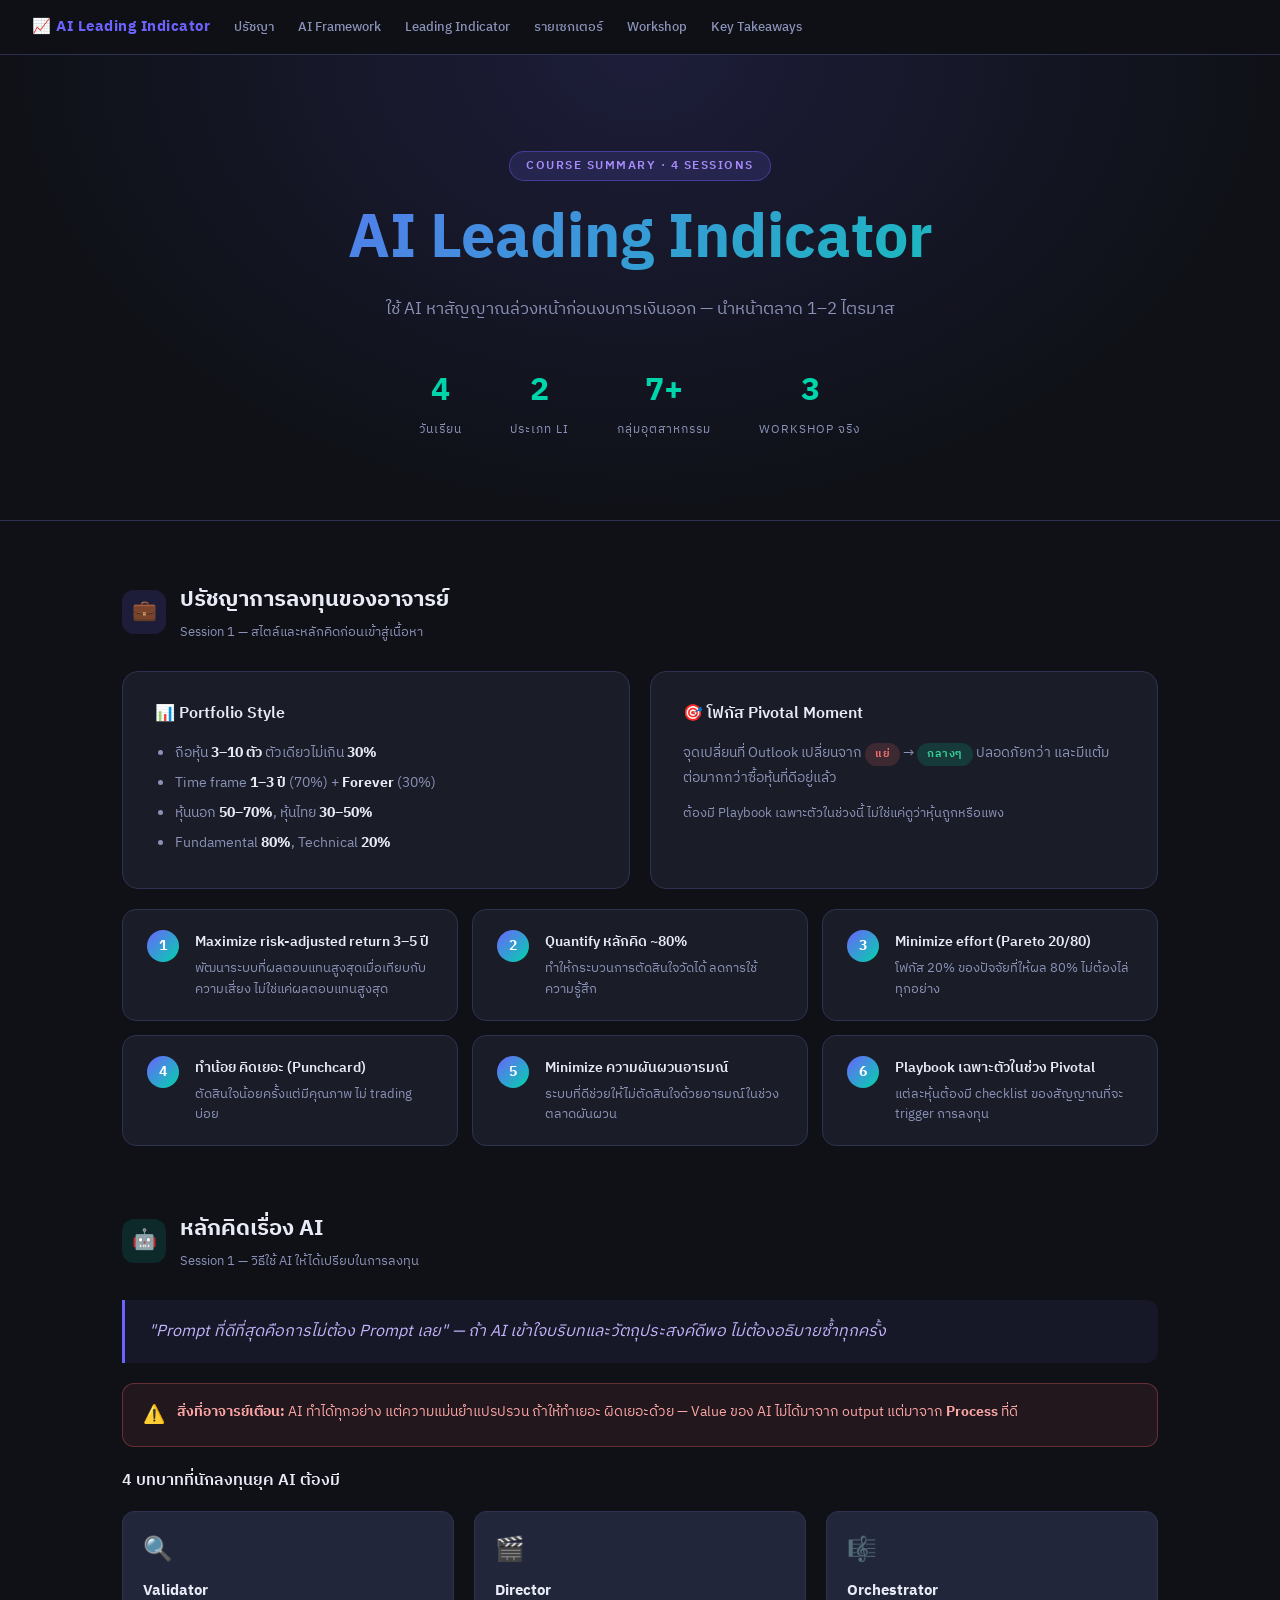
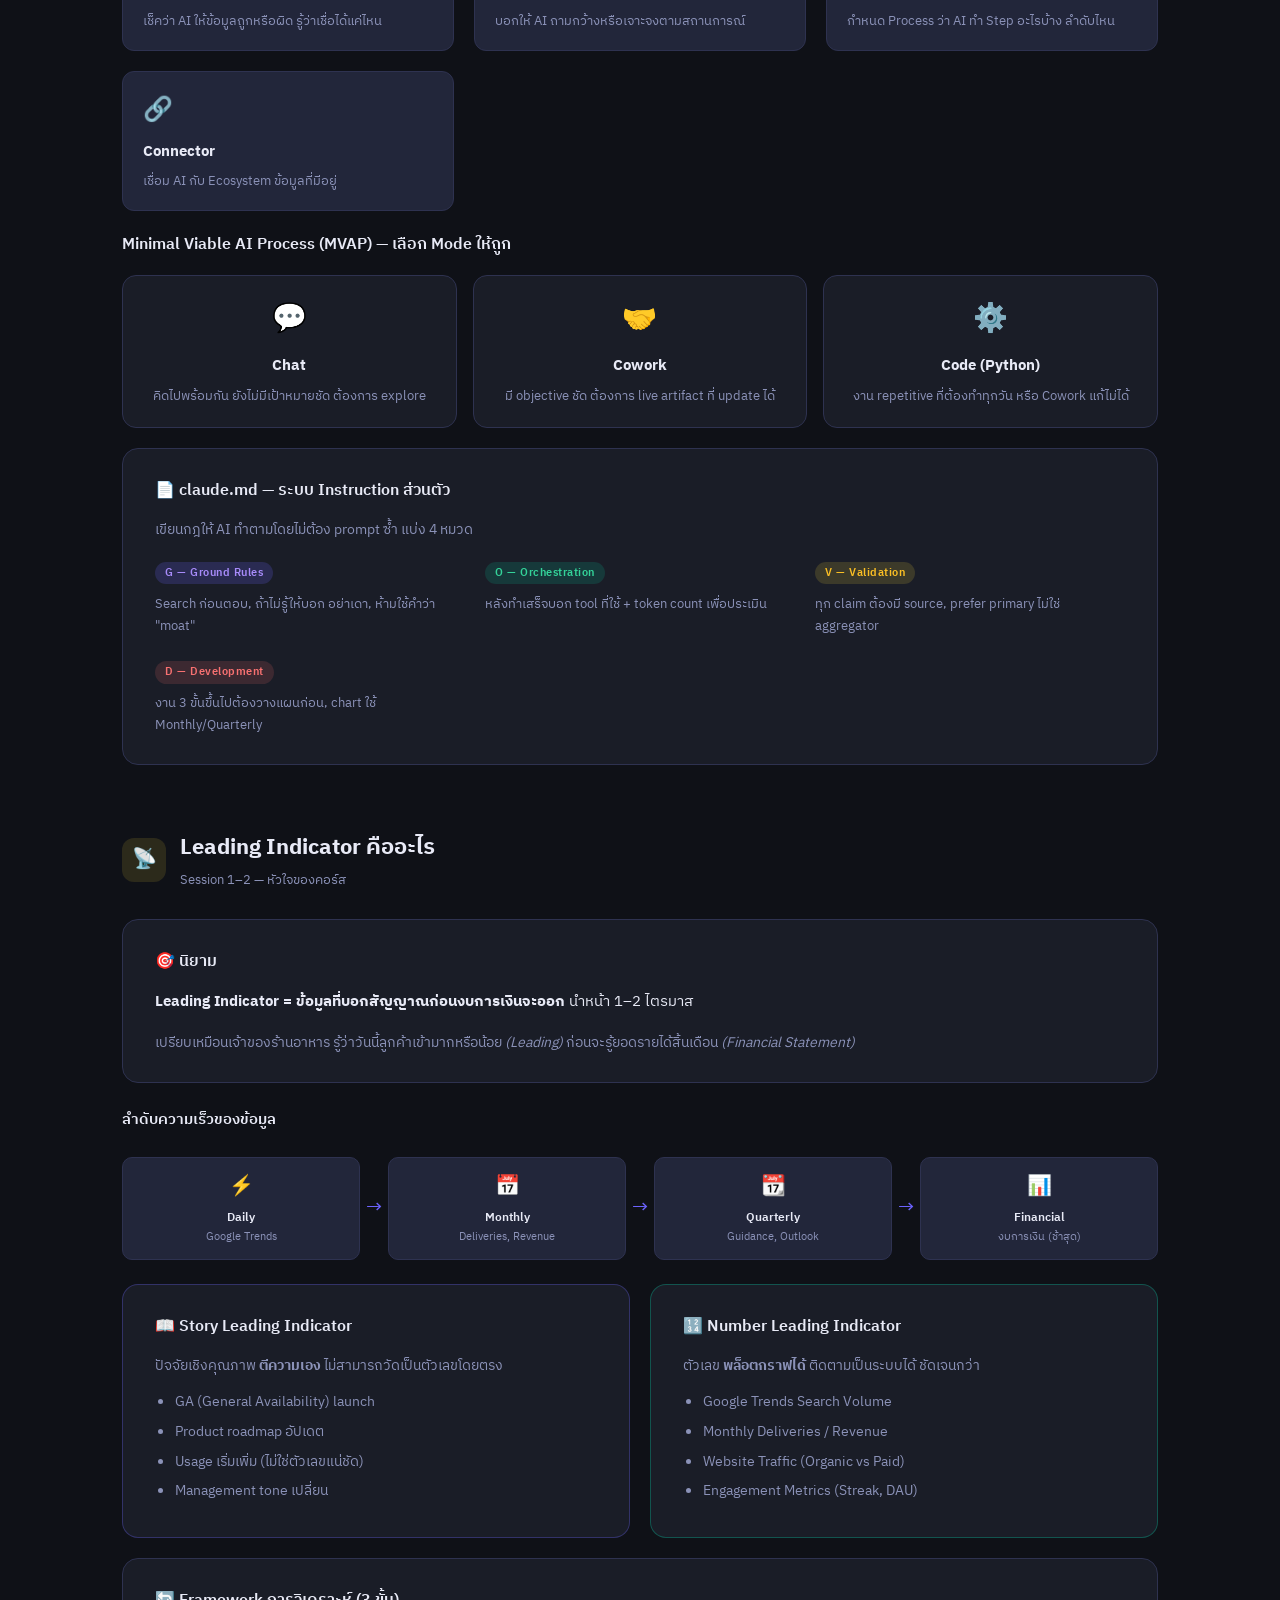
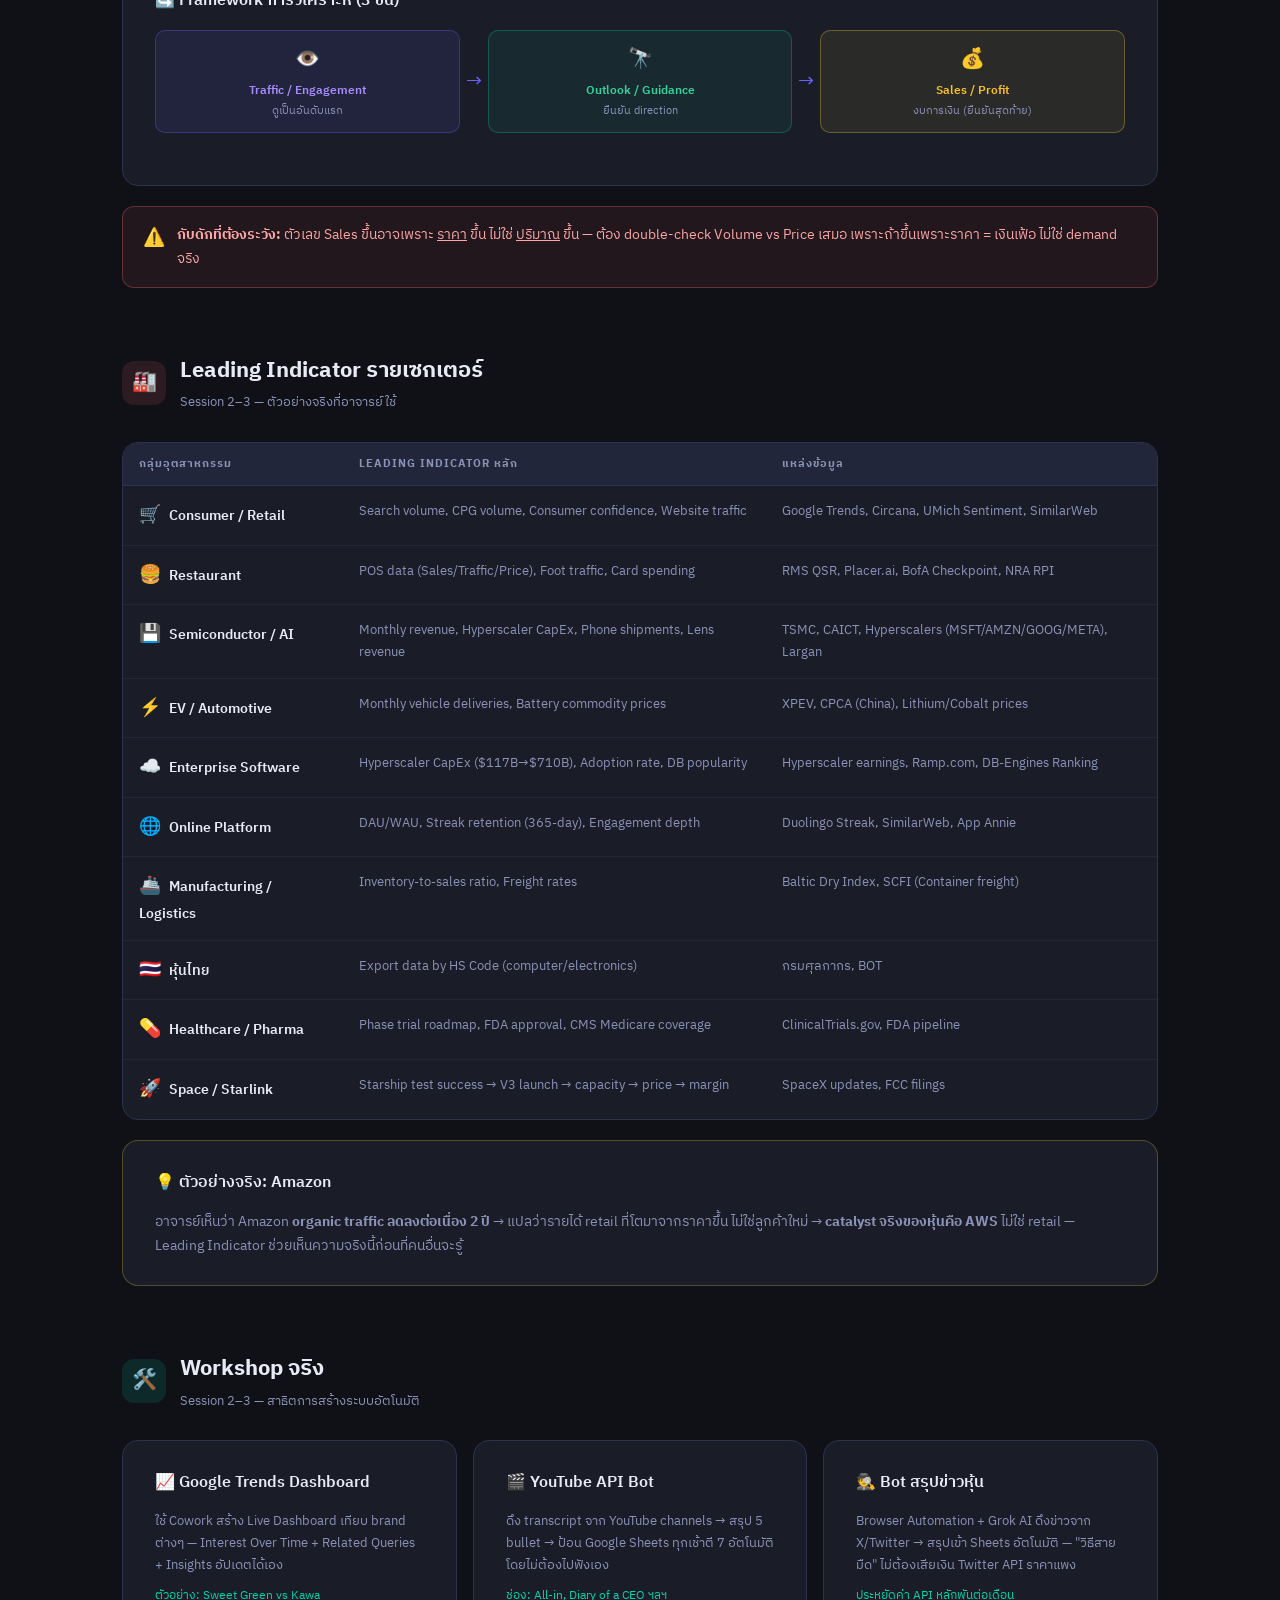
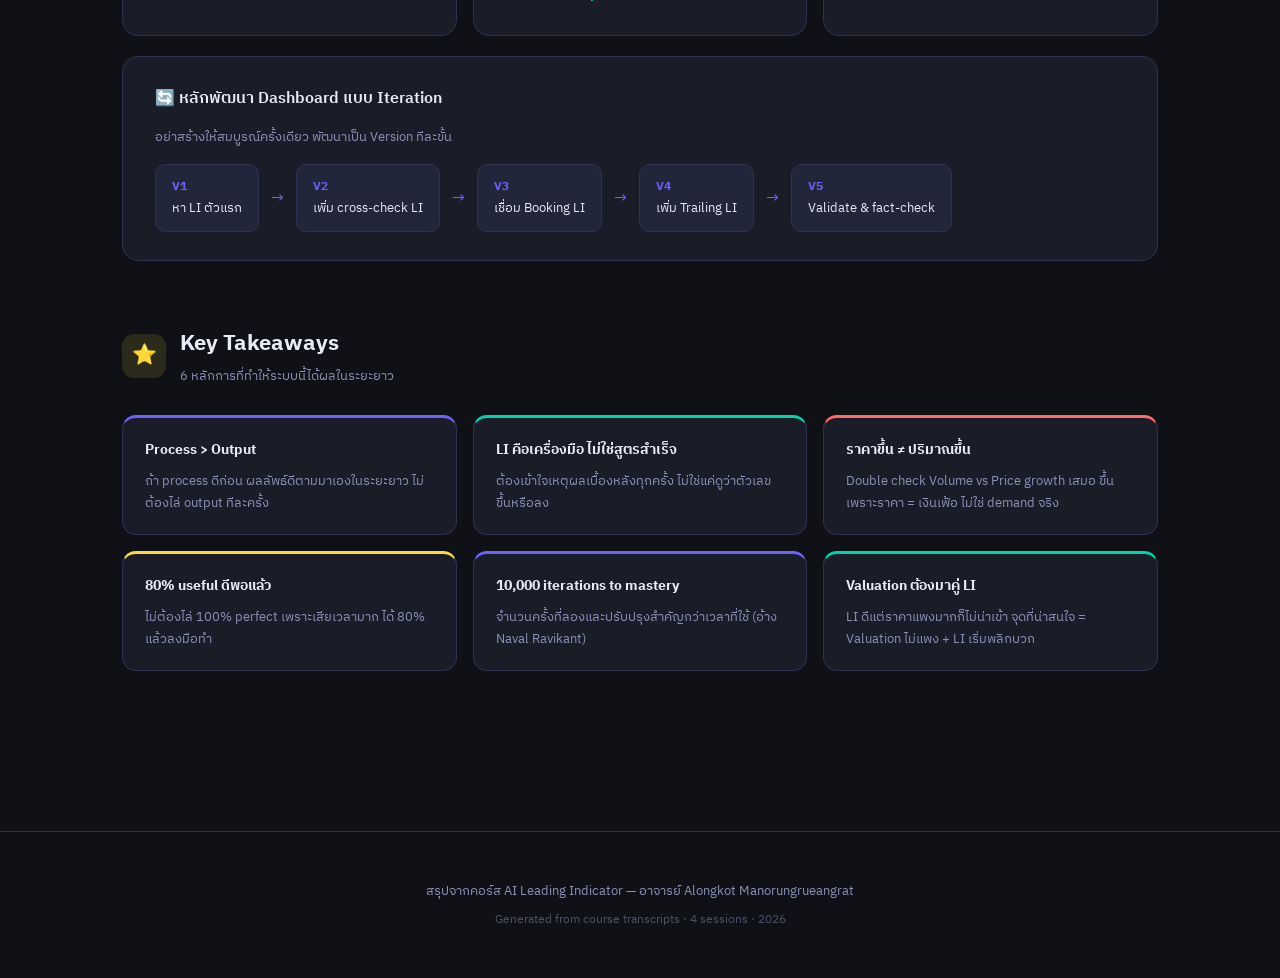
==== ai-leading-indicator/index.html @ 60d50482 "Refactor to shared theme.css + data-driven homepage - Extract all inline CSS to assets/theme.css (sh" ====
<!DOCTYPE html>
<html lang="th">
<head>
<meta charset="UTF-8">
<meta name="viewport" content="width=device-width, initial-scale=1.0">
<title>AI Leading Indicator — สรุปคอร์ส</title>
<link rel="stylesheet" href="../assets/theme.css">
</head>
<body>

<!-- NAV -->
<nav>
  <span class="logo">📈 AI Leading Indicator</span>
  <a href="#philosophy">ปรัชญา</a>
  <a href="#ai">AI Framework</a>
  <a href="#li">Leading Indicator</a>
  <a href="#sectors">รายเซกเตอร์</a>
  <a href="#workshops">Workshop</a>
  <a href="#takeaways">Key Takeaways</a>
</nav>

<!-- HERO -->
<section class="hero">
  <div class="tag">Course Summary · 4 Sessions</div>
  <h1 class="gradient-text">AI Leading Indicator</h1>
  <p>ใช้ AI หาสัญญาณล่วงหน้าก่อนงบการเงินออก — นำหน้าตลาด 1–2 ไตรมาส</p>
  <div class="hero-stats">
    <div class="stat"><div class="num">4</div><div class="label">วันเรียน</div></div>
    <div class="stat"><div class="num">2</div><div class="label">ประเภท LI</div></div>
    <div class="stat"><div class="num">7+</div><div class="label">กลุ่มอุตสาหกรรม</div></div>
    <div class="stat"><div class="num">3</div><div class="label">Workshop จริง</div></div>
  </div>
</section>

<main>

  <!-- SECTION 1: PHILOSOPHY -->
  <div id="philosophy" class="section-header reveal">
    <div class="section-icon" style="background:rgba(108,99,255,0.15)">💼</div>
    <div>
      <h2>ปรัชญาการลงทุนของอาจารย์</h2>
      <p>Session 1 — สไตล์และหลักคิดก่อนเข้าสู่เนื้อหา</p>
    </div>
  </div>

  <div class="grid-2 reveal">
    <div class="card">
      <h3>📊 Portfolio Style</h3>
      <ul>
        <li>ถือหุ้น <strong>3–10 ตัว</strong> ตัวเดียวไม่เกิน <strong>30%</strong></li>
        <li>Time frame <strong>1–3 ปี</strong> (70%) + <strong>Forever</strong> (30%)</li>
        <li>หุ้นนอก <strong>50–70%</strong>, หุ้นไทย <strong>30–50%</strong></li>
        <li>Fundamental <strong>80%</strong>, Technical <strong>20%</strong></li>
      </ul>
    </div>
    <div class="card">
      <h3>🎯 โฟกัส Pivotal Moment</h3>
      <p style="font-size:14px;color:var(--text-muted);margin-bottom:12px">จุดเปลี่ยนที่ Outlook เปลี่ยนจาก <span class="badge badge-red">แย่</span> → <span class="badge badge-teal">กลางๆ</span> ปลอดภัยกว่า และมีแต้มต่อมากกว่าซื้อหุ้นที่ดีอยู่แล้ว</p>
      <p style="font-size:13px;color:var(--text-muted)">ต้องมี Playbook เฉพาะตัวในช่วงนี้ ไม่ใช่แค่ดูว่าหุ้นถูกหรือแพง</p>
    </div>
  </div>

  <div style="display:grid;grid-template-columns:repeat(auto-fit,minmax(280px,1fr));gap:14px" class="reveal">
    <div class="principle"><div class="principle-num">1</div><div><h4>Maximize risk-adjusted return 3–5 ปี</h4><p>พัฒนาระบบที่ผลตอบแทนสูงสุดเมื่อเทียบกับความเสี่ยง ไม่ใช่แค่ผลตอบแทนสูงสุด</p></div></div>
    <div class="principle"><div class="principle-num">2</div><div><h4>Quantify หลักคิด ~80%</h4><p>ทำให้กระบวนการตัดสินใจวัดได้ ลดการใช้ความรู้สึก</p></div></div>
    <div class="principle"><div class="principle-num">3</div><div><h4>Minimize effort (Pareto 20/80)</h4><p>โฟกัส 20% ของปัจจัยที่ให้ผล 80% ไม่ต้องไล่ทุกอย่าง</p></div></div>
    <div class="principle"><div class="principle-num">4</div><div><h4>ทำน้อย คิดเยอะ (Punchcard)</h4><p>ตัดสินใจน้อยครั้งแต่มีคุณภาพ ไม่ trading บ่อย</p></div></div>
    <div class="principle"><div class="principle-num">5</div><div><h4>Minimize ความผันผวนอารมณ์</h4><p>ระบบที่ดีช่วยให้ไม่ตัดสินใจด้วยอารมณ์ในช่วงตลาดผันผวน</p></div></div>
    <div class="principle"><div class="principle-num">6</div><div><h4>Playbook เฉพาะตัวในช่วง Pivotal</h4><p>แต่ละหุ้นต้องมี checklist ของสัญญาณที่จะ trigger การลงทุน</p></div></div>
  </div>

  <!-- SECTION 2: AI FRAMEWORK -->
  <div id="ai" class="section-header reveal">
    <div class="section-icon" style="background:rgba(0,212,170,0.12)">🤖</div>
    <div>
      <h2>หลักคิดเรื่อง AI</h2>
      <p>Session 1 — วิธีใช้ AI ให้ได้เปรียบในการลงทุน</p>
    </div>
  </div>

  <div class="quote reveal">
    "Prompt ที่ดีที่สุดคือการไม่ต้อง Prompt เลย" — ถ้า AI เข้าใจบริบทและวัตถุประสงค์ดีพอ ไม่ต้องอธิบายซ้ำทุกครั้ง
  </div>

  <div class="warning reveal">
    <span class="warning-icon">⚠️</span>
    <p><strong>สิ่งที่อาจารย์เตือน:</strong> AI ทำได้ทุกอย่าง แต่ความแม่นยำแปรปรวน ถ้าให้ทำเยอะ ผิดเยอะด้วย — Value ของ AI ไม่ได้มาจาก output แต่มาจาก <strong>Process</strong> ที่ดี</p>
  </div>

  <div style="margin-bottom:20px" class="reveal">
    <h3 style="font-size:16px;font-weight:600;margin-bottom:16px">4 บทบาทที่นักลงทุนยุค AI ต้องมี</h3>
    <div class="grid-2">
      <div class="role-card"><div class="role-icon">🔍</div><h4>Validator</h4><p>เช็คว่า AI ให้ข้อมูลถูกหรือผิด รู้ว่าเชื่อได้แค่ไหน</p></div>
      <div class="role-card"><div class="role-icon">🎬</div><h4>Director</h4><p>บอกให้ AI ถามกว้างหรือเจาะจงตามสถานการณ์</p></div>
      <div class="role-card"><div class="role-icon">🎼</div><h4>Orchestrator</h4><p>กำหนด Process ว่า AI ทำ Step อะไรบ้าง ลำดับไหน</p></div>
      <div class="role-card"><div class="role-icon">🔗</div><h4>Connector</h4><p>เชื่อม AI กับ Ecosystem ข้อมูลที่มีอยู่</p></div>
    </div>
  </div>

  <div class="reveal">
    <h3 style="font-size:16px;font-weight:600;margin-bottom:16px">Minimal Viable AI Process (MVAP) — เลือก Mode ให้ถูก</h3>
    <div class="grid-3">
      <div class="mode-card">
        <div class="mode-icon">💬</div>
        <h4>Chat</h4>
        <p>คิดไปพร้อมกัน ยังไม่มีเป้าหมายชัด ต้องการ explore</p>
      </div>
      <div class="mode-card">
        <div class="mode-icon">🤝</div>
        <h4>Cowork</h4>
        <p>มี objective ชัด ต้องการ live artifact ที่ update ได้</p>
      </div>
      <div class="mode-card">
        <div class="mode-icon">⚙️</div>
        <h4>Code (Python)</h4>
        <p>งาน repetitive ที่ต้องทำทุกวัน หรือ Cowork แก้ไม่ได้</p>
      </div>
    </div>
  </div>

  <div class="card reveal" style="margin-top:20px">
    <h3>📄 claude.md — ระบบ Instruction ส่วนตัว</h3>
    <p style="font-size:14px;color:var(--text-muted);margin-bottom:16px">เขียนกฎให้ AI ทำตามโดยไม่ต้อง prompt ซ้ำ แบ่ง 4 หมวด</p>
    <div class="grid-2">
      <div><span class="badge badge-purple">G — Ground Rules</span><p style="font-size:13px;color:var(--text-muted);margin-top:8px">Search ก่อนตอบ, ถ้าไม่รู้ให้บอก อย่าเดา, ห้ามใช้คำว่า "moat"</p></div>
      <div><span class="badge badge-teal">O — Orchestration</span><p style="font-size:13px;color:var(--text-muted);margin-top:8px">หลังทำเสร็จบอก tool ที่ใช้ + token count เพื่อประเมิน</p></div>
      <div><span class="badge badge-yellow">V — Validation</span><p style="font-size:13px;color:var(--text-muted);margin-top:8px">ทุก claim ต้องมี source, prefer primary ไม่ใช่ aggregator</p></div>
      <div><span class="badge badge-red">D — Development</span><p style="font-size:13px;color:var(--text-muted);margin-top:8px">งาน 3 ขั้นขึ้นไปต้องวางแผนก่อน, chart ใช้ Monthly/Quarterly</p></div>
    </div>
  </div>

  <!-- SECTION 3: LEADING INDICATOR -->
  <div id="li" class="section-header reveal">
    <div class="section-icon" style="background:rgba(255,217,61,0.12)">📡</div>
    <div>
      <h2>Leading Indicator คืออะไร</h2>
      <p>Session 1–2 — หัวใจของคอร์ส</p>
    </div>
  </div>

  <div class="card reveal">
    <h3>🎯 นิยาม</h3>
    <p style="font-size:15px;margin-bottom:16px"><strong>Leading Indicator = ข้อมูลที่บอกสัญญาณก่อนงบการเงินจะออก</strong> นำหน้า 1–2 ไตรมาส</p>
    <p style="font-size:14px;color:var(--text-muted)">เปรียบเหมือนเจ้าของร้านอาหาร รู้ว่าวันนี้ลูกค้าเข้ามากหรือน้อย <em>(Leading)</em> ก่อนจะรู้ยอดรายได้สิ้นเดือน <em>(Financial Statement)</em></p>
  </div>

  <div style="margin:24px 0" class="reveal">
    <h3 style="font-size:15px;font-weight:600;margin-bottom:16px">ลำดับความเร็วของข้อมูล</h3>
    <div class="timeline">
      <div class="timeline-step"><div class="t-icon">⚡</div><div class="t-label">Daily</div><div class="t-sub">Google Trends</div></div>
      <div class="timeline-arrow">→</div>
      <div class="timeline-step"><div class="t-icon">📅</div><div class="t-label">Monthly</div><div class="t-sub">Deliveries, Revenue</div></div>
      <div class="timeline-arrow">→</div>
      <div class="timeline-step"><div class="t-icon">📆</div><div class="t-label">Quarterly</div><div class="t-sub">Guidance, Outlook</div></div>
      <div class="timeline-arrow">→</div>
      <div class="timeline-step"><div class="t-icon">📊</div><div class="t-label">Financial</div><div class="t-sub">งบการเงิน (ช้าสุด)</div></div>
    </div>
  </div>

  <div class="grid-2 reveal">
    <div class="card" style="border-color:rgba(108,99,255,0.3)">
      <h3>📖 Story Leading Indicator</h3>
      <p style="font-size:14px;color:var(--text-muted);margin-bottom:12px">ปัจจัยเชิงคุณภาพ <strong>ตีความเอง</strong> ไม่สามารถวัดเป็นตัวเลขโดยตรง</p>
      <ul>
        <li>GA (General Availability) launch</li>
        <li>Product roadmap อัปเดต</li>
        <li>Usage เริ่มเพิ่ม (ไม่ใช่ตัวเลขแน่ชัด)</li>
        <li>Management tone เปลี่ยน</li>
      </ul>
    </div>
    <div class="card" style="border-color:rgba(0,212,170,0.3)">
      <h3>🔢 Number Leading Indicator</h3>
      <p style="font-size:14px;color:var(--text-muted);margin-bottom:12px">ตัวเลข <strong>พล็อตกราฟได้</strong> ติดตามเป็นระบบได้ ชัดเจนกว่า</p>
      <ul>
        <li>Google Trends Search Volume</li>
        <li>Monthly Deliveries / Revenue</li>
        <li>Website Traffic (Organic vs Paid)</li>
        <li>Engagement Metrics (Streak, DAU)</li>
      </ul>
    </div>
  </div>

  <div class="card reveal">
    <h3>🔄 Framework การวิเคราะห์ (3 ขั้น)</h3>
    <div class="timeline" style="margin-top:16px">
      <div class="timeline-step" style="background:rgba(108,99,255,0.1);border-color:rgba(108,99,255,0.3)">
        <div class="t-icon">👁️</div><div class="t-label" style="color:#a78bfa">Traffic / Engagement</div><div class="t-sub">ดูเป็นอันดับแรก</div>
      </div>
      <div class="timeline-arrow">→</div>
      <div class="timeline-step" style="background:rgba(0,212,170,0.07);border-color:rgba(0,212,170,0.3)">
        <div class="t-icon">🔭</div><div class="t-label" style="color:#34d399">Outlook / Guidance</div><div class="t-sub">ยืนยัน direction</div>
      </div>
      <div class="timeline-arrow">→</div>
      <div class="timeline-step" style="background:rgba(255,217,61,0.07);border-color:rgba(255,217,61,0.3)">
        <div class="t-icon">💰</div><div class="t-label" style="color:#fbbf24">Sales / Profit</div><div class="t-sub">งบการเงิน (ยืนยันสุดท้าย)</div>
      </div>
    </div>
  </div>

  <div class="warning reveal">
    <span class="warning-icon">⚠️</span>
    <p><strong>กับดักที่ต้องระวัง:</strong> ตัวเลข Sales ขึ้นอาจเพราะ <u>ราคา</u> ขึ้น ไม่ใช่ <u>ปริมาณ</u> ขึ้น — ต้อง double-check Volume vs Price เสมอ เพราะถ้าขึ้นเพราะราคา = เงินเฟ้อ ไม่ใช่ demand จริง</p>
  </div>

  <!-- SECTION 4: SECTORS -->
  <div id="sectors" class="section-header reveal">
    <div class="section-icon" style="background:rgba(255,107,107,0.12)">🏭</div>
    <div>
      <h2>Leading Indicator รายเซกเตอร์</h2>
      <p>Session 2–3 — ตัวอย่างจริงที่อาจารย์ใช้</p>
    </div>
  </div>

  <div class="card reveal" style="padding:0;overflow:hidden">
    <table class="sector-table">
      <thead>
        <tr>
          <th>กลุ่มอุตสาหกรรม</th>
          <th>Leading Indicator หลัก</th>
          <th>แหล่งข้อมูล</th>
        </tr>
      </thead>
      <tbody>
        <tr>
          <td><span class="sector-icon">🛒</span><span class="sector-name">Consumer / Retail</span></td>
          <td><div class="li-list">Search volume, CPG volume, Consumer confidence, Website traffic</div></td>
          <td><div class="li-list">Google Trends, Circana, UMich Sentiment, SimilarWeb</div></td>
        </tr>
        <tr>
          <td><span class="sector-icon">🍔</span><span class="sector-name">Restaurant</span></td>
          <td><div class="li-list">POS data (Sales/Traffic/Price), Foot traffic, Card spending</div></td>
          <td><div class="li-list">RMS QSR, Placer.ai, BofA Checkpoint, NRA RPI</div></td>
        </tr>
        <tr>
          <td><span class="sector-icon">💾</span><span class="sector-name">Semiconductor / AI</span></td>
          <td><div class="li-list">Monthly revenue, Hyperscaler CapEx, Phone shipments, Lens revenue</div></td>
          <td><div class="li-list">TSMC, CAICT, Hyperscalers (MSFT/AMZN/GOOG/META), Largan</div></td>
        </tr>
        <tr>
          <td><span class="sector-icon">⚡</span><span class="sector-name">EV / Automotive</span></td>
          <td><div class="li-list">Monthly vehicle deliveries, Battery commodity prices</div></td>
          <td><div class="li-list">XPEV, CPCA (China), Lithium/Cobalt prices</div></td>
        </tr>
        <tr>
          <td><span class="sector-icon">☁️</span><span class="sector-name">Enterprise Software</span></td>
          <td><div class="li-list">Hyperscaler CapEx ($117B→$710B), Adoption rate, DB popularity</div></td>
          <td><div class="li-list">Hyperscaler earnings, Ramp.com, DB-Engines Ranking</div></td>
        </tr>
        <tr>
          <td><span class="sector-icon">🌐</span><span class="sector-name">Online Platform</span></td>
          <td><div class="li-list">DAU/WAU, Streak retention (365-day), Engagement depth</div></td>
          <td><div class="li-list">Duolingo Streak, SimilarWeb, App Annie</div></td>
        </tr>
        <tr>
          <td><span class="sector-icon">🚢</span><span class="sector-name">Manufacturing / Logistics</span></td>
          <td><div class="li-list">Inventory-to-sales ratio, Freight rates</div></td>
          <td><div class="li-list">Baltic Dry Index, SCFI (Container freight)</div></td>
        </tr>
        <tr>
          <td><span class="sector-icon">🇹🇭</span><span class="sector-name">หุ้นไทย</span></td>
          <td><div class="li-list">Export data by HS Code (computer/electronics)</div></td>
          <td><div class="li-list">กรมศุลกากร, BOT</div></td>
        </tr>
        <tr>
          <td><span class="sector-icon">💊</span><span class="sector-name">Healthcare / Pharma</span></td>
          <td><div class="li-list">Phase trial roadmap, FDA approval, CMS Medicare coverage</div></td>
          <td><div class="li-list">ClinicalTrials.gov, FDA pipeline</div></td>
        </tr>
        <tr>
          <td><span class="sector-icon">🚀</span><span class="sector-name">Space / Starlink</span></td>
          <td><div class="li-list">Starship test success → V3 launch → capacity → price → margin</div></td>
          <td><div class="li-list">SpaceX updates, FCC filings</div></td>
        </tr>
      </tbody>
    </table>
  </div>

  <div class="card reveal" style="margin-top:20px;border-color:rgba(255,217,61,0.25)">
    <h3>💡 ตัวอย่างจริง: Amazon</h3>
    <p style="font-size:14px;color:var(--text-muted)">อาจารย์เห็นว่า Amazon <strong>organic traffic ลดลงต่อเนื่อง 2 ปี</strong> → แปลว่ารายได้ retail ที่โตมาจากราคาขึ้น ไม่ใช่ลูกค้าใหม่ → <strong>catalyst จริงของหุ้นคือ AWS</strong> ไม่ใช่ retail — Leading Indicator ช่วยเห็นความจริงนี้ก่อนที่คนอื่นจะรู้</p>
  </div>

  <!-- SECTION 5: WORKSHOPS -->
  <div id="workshops" class="section-header reveal">
    <div class="section-icon" style="background:rgba(0,212,170,0.12)">🛠️</div>
    <div>
      <h2>Workshop จริง</h2>
      <p>Session 2–3 — สาธิตการสร้างระบบอัตโนมัติ</p>
    </div>
  </div>

  <div class="grid-3 reveal">
    <div class="card">
      <h3>📈 Google Trends Dashboard</h3>
      <p style="font-size:13px;color:var(--text-muted)">ใช้ Cowork สร้าง Live Dashboard เทียบ brand ต่างๆ — Interest Over Time + Related Queries + Insights อัปเดตได้เอง</p>
      <p style="font-size:12px;color:var(--accent2);margin-top:10px">ตัวอย่าง: Sweet Green vs Kawa</p>
    </div>
    <div class="card">
      <h3>🎬 YouTube API Bot</h3>
      <p style="font-size:13px;color:var(--text-muted)">ดึง transcript จาก YouTube channels → สรุป 5 bullet → ป้อน Google Sheets ทุกเช้าตี 7 อัตโนมัติ โดยไม่ต้องไปฟังเอง</p>
      <p style="font-size:12px;color:var(--accent2);margin-top:10px">ช่อง: All-in, Diary of a CEO ฯลฯ</p>
    </div>
    <div class="card">
      <h3>🕵️ Bot สรุปข่าวหุ้น</h3>
      <p style="font-size:13px;color:var(--text-muted)">Browser Automation + Grok AI ดึงข่าวจาก X/Twitter → สรุปเข้า Sheets อัตโนมัติ — "วิธีสายมืด" ไม่ต้องเสียเงิน Twitter API ราคาแพง</p>
      <p style="font-size:12px;color:var(--accent2);margin-top:10px">ประหยัดค่า API หลักพันต่อเดือน</p>
    </div>
  </div>

  <div class="card reveal">
    <h3>🔄 หลักพัฒนา Dashboard แบบ Iteration</h3>
    <p style="font-size:13px;color:var(--text-muted);margin-bottom:16px">อย่าสร้างให้สมบูรณ์ครั้งเดียว พัฒนาเป็น Version ทีละขั้น</p>
    <div class="version-flow">
      <div class="version-box"><div class="vnum">V1</div>หา LI ตัวแรก</div>
      <span style="color:var(--accent)">→</span>
      <div class="version-box"><div class="vnum">V2</div>เพิ่ม cross-check LI</div>
      <span style="color:var(--accent)">→</span>
      <div class="version-box"><div class="vnum">V3</div>เชื่อม Booking LI</div>
      <span style="color:var(--accent)">→</span>
      <div class="version-box"><div class="vnum">V4</div>เพิ่ม Trailing LI</div>
      <span style="color:var(--accent)">→</span>
      <div class="version-box"><div class="vnum">V5</div>Validate & fact-check</div>
    </div>
  </div>

  <!-- SECTION 6: KEY TAKEAWAYS -->
  <div id="takeaways" class="section-header reveal">
    <div class="section-icon" style="background:rgba(255,217,61,0.12)">⭐</div>
    <div>
      <h2>Key Takeaways</h2>
      <p>6 หลักการที่ทำให้ระบบนี้ได้ผลในระยะยาว</p>
    </div>
  </div>

  <div class="takeaway-grid reveal">
    <div class="takeaway purple">
      <h4>Process > Output</h4>
      <p>ถ้า process ดีก่อน ผลลัพธ์ดีตามมาเองในระยะยาว ไม่ต้องไล่ output ทีละครั้ง</p>
    </div>
    <div class="takeaway teal">
      <h4>LI คือเครื่องมือ ไม่ใช่สูตรสำเร็จ</h4>
      <p>ต้องเข้าใจเหตุผลเบื้องหลังทุกครั้ง ไม่ใช่แค่ดูว่าตัวเลขขึ้นหรือลง</p>
    </div>
    <div class="takeaway red">
      <h4>ราคาขึ้น ≠ ปริมาณขึ้น</h4>
      <p>Double check Volume vs Price growth เสมอ ขึ้นเพราะราคา = เงินเฟ้อ ไม่ใช่ demand จริง</p>
    </div>
    <div class="takeaway yellow">
      <h4>80% useful ดีพอแล้ว</h4>
      <p>ไม่ต้องไล่ 100% perfect เพราะเสียเวลามาก ได้ 80% แล้วลงมือทำ</p>
    </div>
    <div class="takeaway purple">
      <h4>10,000 iterations to mastery</h4>
      <p>จำนวนครั้งที่ลองและปรับปรุงสำคัญกว่าเวลาที่ใช้ (อ้าง Naval Ravikant)</p>
    </div>
    <div class="takeaway teal">
      <h4>Valuation ต้องมาคู่ LI</h4>
      <p>LI ดีแต่ราคาแพงมากก็ไม่น่าเข้า จุดที่น่าสนใจ = Valuation ไม่แพง + LI เริ่มพลิกบวก</p>
    </div>
  </div>

</main>

<footer>
  <p>สรุปจากคอร์ส AI Leading Indicator — อาจารย์ Alongkot Manorungrueangrat</p>
  <p style="margin-top:8px;color:rgba(139,146,184,0.5);font-size:12px">Generated from course transcripts · 4 sessions · 2026</p>
</footer>

<script>
  // Scroll reveal
  const observer = new IntersectionObserver((entries) => {
    entries.forEach(e => {
      if (e.isIntersecting) { e.target.classList.add('visible'); }
    });
  }, { threshold: 0.1 });
  document.querySelectorAll('.reveal').forEach(el => observer.observe(el));

  // Smooth scroll for nav
  document.querySelectorAll('a[href^="#"]').forEach(a => {
    a.addEventListener('click', e => {
      e.preventDefault();
      document.querySelector(a.getAttribute('href'))?.scrollIntoView({ behavior: 'smooth', block: 'start' });
    });
  });
</script>
</body>
</html>
---- assets/theme.css ----
/* alonsi-invest shared theme — do not edit inline; this file is the source of truth */
@import url('https://fonts.googleapis.com/css2?family=Sarabun:wght@300;400;600;700&family=IBM+Plex+Sans+Thai:wght@300;400;600;700&display=swap');

:root {
  --bg: #0f1117;
  --surface: #1a1d27;
  --surface2: #22263a;
  --border: #2e3250;
  --accent: #6c63ff;
  --accent2: #00d4aa;
  --accent3: #ff6b6b;
  --accent4: #ffd93d;
  --text: #e8eaf6;
  --muted: #8b92b8;        /* homepage alias */
  --text-muted: #8b92b8;   /* course page alias */
  --gradient: linear-gradient(135deg, #6c63ff 0%, #00d4aa 100%);
}

/* ── BASE ─────────────────────────────────────────────────── */
* { margin: 0; padding: 0; box-sizing: border-box; }

body {
  background: var(--bg);
  color: var(--text);
  font-family: 'IBM Plex Sans Thai', 'Sarabun', sans-serif;
  font-size: 16px;
  line-height: 1.7;
  min-height: 100vh;
}

ul { padding-left: 20px; }
li { margin-bottom: 6px; font-size: 14px; color: var(--text-muted); }
li strong { color: var(--text); }

/* ── NAV ──────────────────────────────────────────────────── */
nav {
  position: sticky; top: 0; z-index: 100;
  background: rgba(15,17,23,0.9);
  backdrop-filter: blur(12px);
  border-bottom: 1px solid var(--border);
  padding: 14px 32px;
  display: flex; align-items: center; gap: 24px; flex-wrap: wrap;
}
/* homepage logo */
.nav-logo {
  font-size: 18px; font-weight: 700;
  background: var(--gradient);
  -webkit-background-clip: text; -webkit-text-fill-color: transparent;
  background-clip: text;
}
/* course page logo */
nav .logo {
  font-weight: 700; font-size: 15px; color: var(--accent);
  letter-spacing: 0.5px; white-space: nowrap;
}
nav a {
  color: var(--text-muted); text-decoration: none; font-size: 13px;
  font-weight: 500; transition: color 0.2s; white-space: nowrap;
}
nav a:hover { color: var(--text); }
/* homepage nav links */
.nav-links { display: flex; gap: 28px; }
.nav-links a { color: var(--muted); text-decoration: none; font-size: 14px; transition: color .2s; }
.nav-links a:hover { color: var(--text); }

/* ── HERO ─────────────────────────────────────────────────── */
.hero {
  padding: 96px 40px 80px;
  text-align: center;
  background: radial-gradient(ellipse at 50% 0%, rgba(108,99,255,0.15) 0%, transparent 70%);
  border-bottom: 1px solid var(--border);
}
/* homepage eyebrow pill */
.eyebrow {
  display: inline-flex; align-items: center; gap: 8px;
  background: rgba(108,99,255,.12); border: 1px solid rgba(108,99,255,.3);
  color: #a78bfa; border-radius: 20px; padding: 5px 16px;
  font-size: 12px; font-weight: 600; letter-spacing: 1px;
  text-transform: uppercase; margin-bottom: 28px;
}
/* course page hero tag */
.hero .tag {
  display: inline-block;
  background: rgba(108,99,255,0.15); border: 1px solid rgba(108,99,255,0.4);
  color: #a78bfa; border-radius: 20px; padding: 4px 16px; font-size: 12px;
  font-weight: 600; letter-spacing: 1.5px; text-transform: uppercase; margin-bottom: 24px;
}
.hero h1 {
  font-size: clamp(2rem, 5vw, 3.8rem); font-weight: 700; line-height: 1.15; margin-bottom: 20px;
}
/* homepage gradient h1 span */
.hero h1 span {
  background: var(--gradient);
  -webkit-background-clip: text; -webkit-text-fill-color: transparent; background-clip: text;
}
/* course page full-gradient h1 */
.hero h1.gradient-text {
  background: var(--gradient);
  -webkit-background-clip: text; -webkit-text-fill-color: transparent; background-clip: text;
}
.hero p { color: var(--text-muted); font-size: 17px; max-width: 600px; margin: 0 auto 40px; line-height: 1.7; }

/* homepage stats row */
.stats { display: flex; justify-content: center; gap: 56px; flex-wrap: wrap; margin-top: 8px; }
.stats .stat .num {
  font-size: 2rem; font-weight: 700;
  background: var(--gradient);
  -webkit-background-clip: text; -webkit-text-fill-color: transparent; background-clip: text;
}
/* course page hero stats */
.hero-stats { display: flex; justify-content: center; gap: 48px; flex-wrap: wrap; }
.hero-stats .stat .num { font-size: 2rem; font-weight: 700; color: var(--accent2); }

.stat { text-align: center; }
.stat .label { font-size: 12px; color: var(--text-muted); text-transform: uppercase; letter-spacing: 1px; margin-top: 2px; }

/* ── MAIN LAYOUT ──────────────────────────────────────────── */
main { max-width: 1100px; margin: 0 auto; padding: 60px 32px 80px; }

/* ── SECTION HEADER (course pages) ───────────────────────── */
.section-header {
  display: flex; align-items: center; gap: 14px;
  margin-bottom: 28px; margin-top: 64px;
}
.section-header:first-of-type { margin-top: 0; }
.section-icon {
  width: 44px; height: 44px; border-radius: 12px;
  display: flex; align-items: center; justify-content: center;
  font-size: 20px; flex-shrink: 0;
}
.section-header h2 { font-size: 22px; font-weight: 700; }
.section-header p { font-size: 13px; color: var(--text-muted); margin-top: 2px; }

/* homepage section label */
.section-label {
  font-size: 11px; font-weight: 600; letter-spacing: 2px;
  text-transform: uppercase; color: var(--muted);
  margin-bottom: 24px; display: flex; align-items: center; gap: 12px;
}
.section-label::after { content: ''; flex: 1; height: 1px; background: var(--border); }

/* ── CARD ─────────────────────────────────────────────────── */
.card {
  background: var(--surface);
  border: 1px solid var(--border);
  border-radius: 16px; padding: 28px 32px; margin-bottom: 20px;
  transition: border-color 0.2s, transform 0.2s;
}
.card:hover { border-color: rgba(108,99,255,0.4); transform: translateY(-2px); }
.card h3 { font-size: 16px; font-weight: 600; margin-bottom: 14px; display: flex; align-items: center; gap: 10px; }

/* ── GRIDS ────────────────────────────────────────────────── */
.grid-2 { display: grid; grid-template-columns: repeat(auto-fit, minmax(300px, 1fr)); gap: 20px; }
.grid-3 { display: grid; grid-template-columns: repeat(auto-fit, minmax(220px, 1fr)); gap: 16px; }

/* ── HOMEPAGE TOPIC CARDS ─────────────────────────────────── */
.topic-grid {
  display: grid; grid-template-columns: repeat(auto-fill, minmax(320px, 1fr));
  gap: 20px; margin-bottom: 60px;
}
.topic-card {
  background: var(--surface); border: 1px solid var(--border); border-radius: 18px;
  padding: 28px; text-decoration: none; color: inherit;
  display: flex; flex-direction: column; gap: 16px;
  transition: border-color .25s, transform .25s, box-shadow .25s;
  position: relative; overflow: hidden;
}
.topic-card::before {
  content: ''; position: absolute; top: 0; left: 0; right: 0; height: 3px;
  border-radius: 18px 18px 0 0; opacity: 0; transition: opacity .25s;
}
.topic-card.teal::before { background: var(--accent2); }
.topic-card.purple::before { background: var(--accent); }
.topic-card.red::before { background: var(--accent3); }
.topic-card.yellow::before { background: var(--accent4); }
.topic-card.done::before { background: var(--accent2); }
.topic-card.done:hover { border-color: rgba(0,212,170,.35); transform: translateY(-3px); box-shadow: 0 12px 40px rgba(0,0,0,.3); }
.topic-card.done:hover::before { opacity: 1; }
.topic-card.soon { cursor: default; }

.card-header { display: flex; align-items: flex-start; justify-content: space-between; gap: 12px; }
.card-icon {
  width: 48px; height: 48px; border-radius: 14px;
  display: flex; align-items: center; justify-content: center;
  font-size: 22px; flex-shrink: 0;
}
.card-title { font-size: 17px; font-weight: 700; line-height: 1.3; margin-bottom: 6px; }
.card-desc { font-size: 13px; color: var(--muted); line-height: 1.65; }

.card-tags { display: flex; gap: 8px; flex-wrap: wrap; margin-top: 4px; }
.tag { font-size: 11px; color: var(--muted); background: var(--surface2); border: 1px solid var(--border); border-radius: 6px; padding: 2px 8px; }

.card-footer {
  display: flex; align-items: center; justify-content: space-between;
  padding-top: 16px; border-top: 1px solid var(--border); font-size: 12px; color: var(--muted);
}
.card-arrow { font-size: 16px; transition: transform .2s; }
.topic-card.done:hover .card-arrow { transform: translateX(4px); }

/* ── BADGE ────────────────────────────────────────────────── */
.badge {
  display: inline-block; font-size: 11px; font-weight: 600;
  padding: 2px 10px; border-radius: 20px; letter-spacing: 0.5px;
}
.badge-done { background: rgba(0,212,170,.15); color: #34d399; border: 1px solid rgba(0,212,170,.25); }
.badge-soon { background: rgba(46,50,80,.5); color: var(--muted); border: 1px solid var(--border); }
.badge-purple { background: rgba(108,99,255,0.2); color: #a78bfa; }
.badge-teal { background: rgba(0,212,170,0.15); color: #34d399; }
.badge-red { background: rgba(255,107,107,0.15); color: #f87171; }
.badge-yellow { background: rgba(255,217,61,0.15); color: #fbbf24; }

/* ── PRINCIPLE CARD ───────────────────────────────────────── */
.principle {
  background: var(--surface); border: 1px solid var(--border);
  border-radius: 14px; padding: 20px 24px; display: flex; gap: 16px; align-items: flex-start;
}
.principle-num {
  width: 32px; height: 32px; border-radius: 50%; flex-shrink: 0;
  background: var(--gradient); display: flex; align-items: center;
  justify-content: center; font-weight: 700; font-size: 14px; color: #fff;
}
.principle h4 { font-size: 14px; font-weight: 600; margin-bottom: 4px; }
.principle p { font-size: 13px; color: var(--text-muted); line-height: 1.6; }

/* ── MODE CARD ────────────────────────────────────────────── */
.mode-card {
  background: var(--surface); border: 1px solid var(--border);
  border-radius: 14px; padding: 20px 24px; text-align: center;
}
.mode-icon { font-size: 28px; margin-bottom: 10px; }
.mode-card h4 { font-weight: 700; font-size: 15px; margin-bottom: 6px; }
.mode-card p { font-size: 13px; color: var(--text-muted); }

/* ── QUOTE ────────────────────────────────────────────────── */
.quote {
  border-left: 3px solid var(--accent);
  background: rgba(108,99,255,0.07);
  border-radius: 0 12px 12px 0;
  padding: 18px 24px; margin: 20px 0;
  font-style: italic; font-size: 16px; color: #c4b5fd;
}

/* ── TIMELINE ─────────────────────────────────────────────── */
.timeline { display: flex; align-items: center; gap: 0; margin: 24px 0; flex-wrap: wrap; }
.timeline-step {
  background: var(--surface2); border: 1px solid var(--border);
  border-radius: 10px; padding: 12px 18px; text-align: center;
  flex: 1; min-width: 120px;
}
.timeline-step .t-icon { font-size: 20px; margin-bottom: 4px; }
.timeline-step .t-label { font-size: 12px; font-weight: 600; }
.timeline-step .t-sub { font-size: 11px; color: var(--text-muted); }
.timeline-arrow { color: var(--accent); font-size: 20px; padding: 0 6px; flex-shrink: 0; }

/* ── SECTOR TABLE ─────────────────────────────────────────── */
.sector-table { width: 100%; border-collapse: collapse; font-size: 14px; }
.sector-table th {
  background: var(--surface2); color: var(--text-muted);
  font-size: 11px; letter-spacing: 1px; text-transform: uppercase;
  padding: 12px 16px; text-align: left; border-bottom: 1px solid var(--border);
}
.sector-table td {
  padding: 14px 16px; border-bottom: 1px solid rgba(46,50,80,0.5); vertical-align: top;
}
.sector-table tr:last-child td { border-bottom: none; }
.sector-table tr:hover td { background: rgba(108,99,255,0.04); }
.sector-icon { font-size: 18px; margin-right: 8px; }
.sector-name { font-weight: 600; }
.li-list { color: var(--text-muted); font-size: 13px; }

/* ── WARNING ──────────────────────────────────────────────── */
.warning {
  background: rgba(255,107,107,0.08); border: 1px solid rgba(255,107,107,0.3);
  border-radius: 12px; padding: 16px 20px; display: flex; gap: 12px; align-items: flex-start;
  margin: 20px 0;
}
.warning-icon { font-size: 18px; flex-shrink: 0; }
.warning p { font-size: 14px; color: #fca5a5; }

/* ── KEY TAKEAWAY ─────────────────────────────────────────── */
.takeaway-grid { display: grid; grid-template-columns: repeat(auto-fit, minmax(280px, 1fr)); gap: 16px; }
.takeaway {
  background: var(--surface); border: 1px solid var(--border);
  border-radius: 14px; padding: 20px 22px; border-top: 3px solid;
}
.takeaway.purple { border-top-color: var(--accent); }
.takeaway.teal   { border-top-color: var(--accent2); }
.takeaway.red    { border-top-color: var(--accent3); }
.takeaway.yellow { border-top-color: var(--accent4); }
.takeaway h4 { font-size: 14px; font-weight: 700; margin-bottom: 8px; }
.takeaway p  { font-size: 13px; color: var(--text-muted); }

/* ── VERSION FLOW ─────────────────────────────────────────── */
.version-flow { display: flex; flex-wrap: wrap; gap: 12px; align-items: center; margin-top: 16px; }
.version-box {
  background: var(--surface2); border: 1px solid var(--border);
  border-radius: 10px; padding: 12px 16px; font-size: 13px;
}
.version-box .vnum { font-weight: 700; color: var(--accent); font-size: 12px; }

/* ── ROLE CARD ────────────────────────────────────────────── */
.role-card {
  background: var(--surface2); border: 1px solid var(--border);
  border-radius: 12px; padding: 18px 20px;
}
.role-card .role-icon { font-size: 24px; margin-bottom: 8px; }
.role-card h4 { font-weight: 700; font-size: 15px; margin-bottom: 6px; }
.role-card p  { font-size: 13px; color: var(--text-muted); }

/* ── HINT CARD (homepage) ─────────────────────────────────── */
.hint-card {
  background: rgba(46,50,80,.2); border: 1px dashed var(--border);
  border-radius: 18px; padding: 24px 28px;
  display: flex; align-items: center; gap: 20px; color: var(--muted);
}
.hint-icon {
  width: 48px; height: 48px; border-radius: 14px; background: var(--surface2);
  display: flex; align-items: center; justify-content: center; font-size: 20px; flex-shrink: 0;
}
.hint-text { font-size: 13px; line-height: 1.7; }
.hint-text strong { color: var(--text); display: block; margin-bottom: 4px; font-size: 14px; }

/* ── FOOTER ───────────────────────────────────────────────── */
footer {
  text-align: center; padding: 48px 32px;
  border-top: 1px solid var(--border);
  color: var(--text-muted); font-size: 13px; margin-top: 80px;
}

/* ── SCROLL REVEAL ────────────────────────────────────────── */
.reveal { opacity: 0; transform: translateY(16px); transition: opacity .5s, transform .5s; }
.reveal.visible { opacity: 1; transform: translateY(0); }

/* ── RESPONSIVE ───────────────────────────────────────────── */
@media (max-width: 600px) {
  nav { padding: 12px 16px; gap: 12px; }
  .nav-links { display: none; }
  .hero { padding: 60px 20px 48px; }
  .hero-stats { gap: 28px; }
  .stats { gap: 32px; }
  main { padding: 40px 20px 60px; }
}
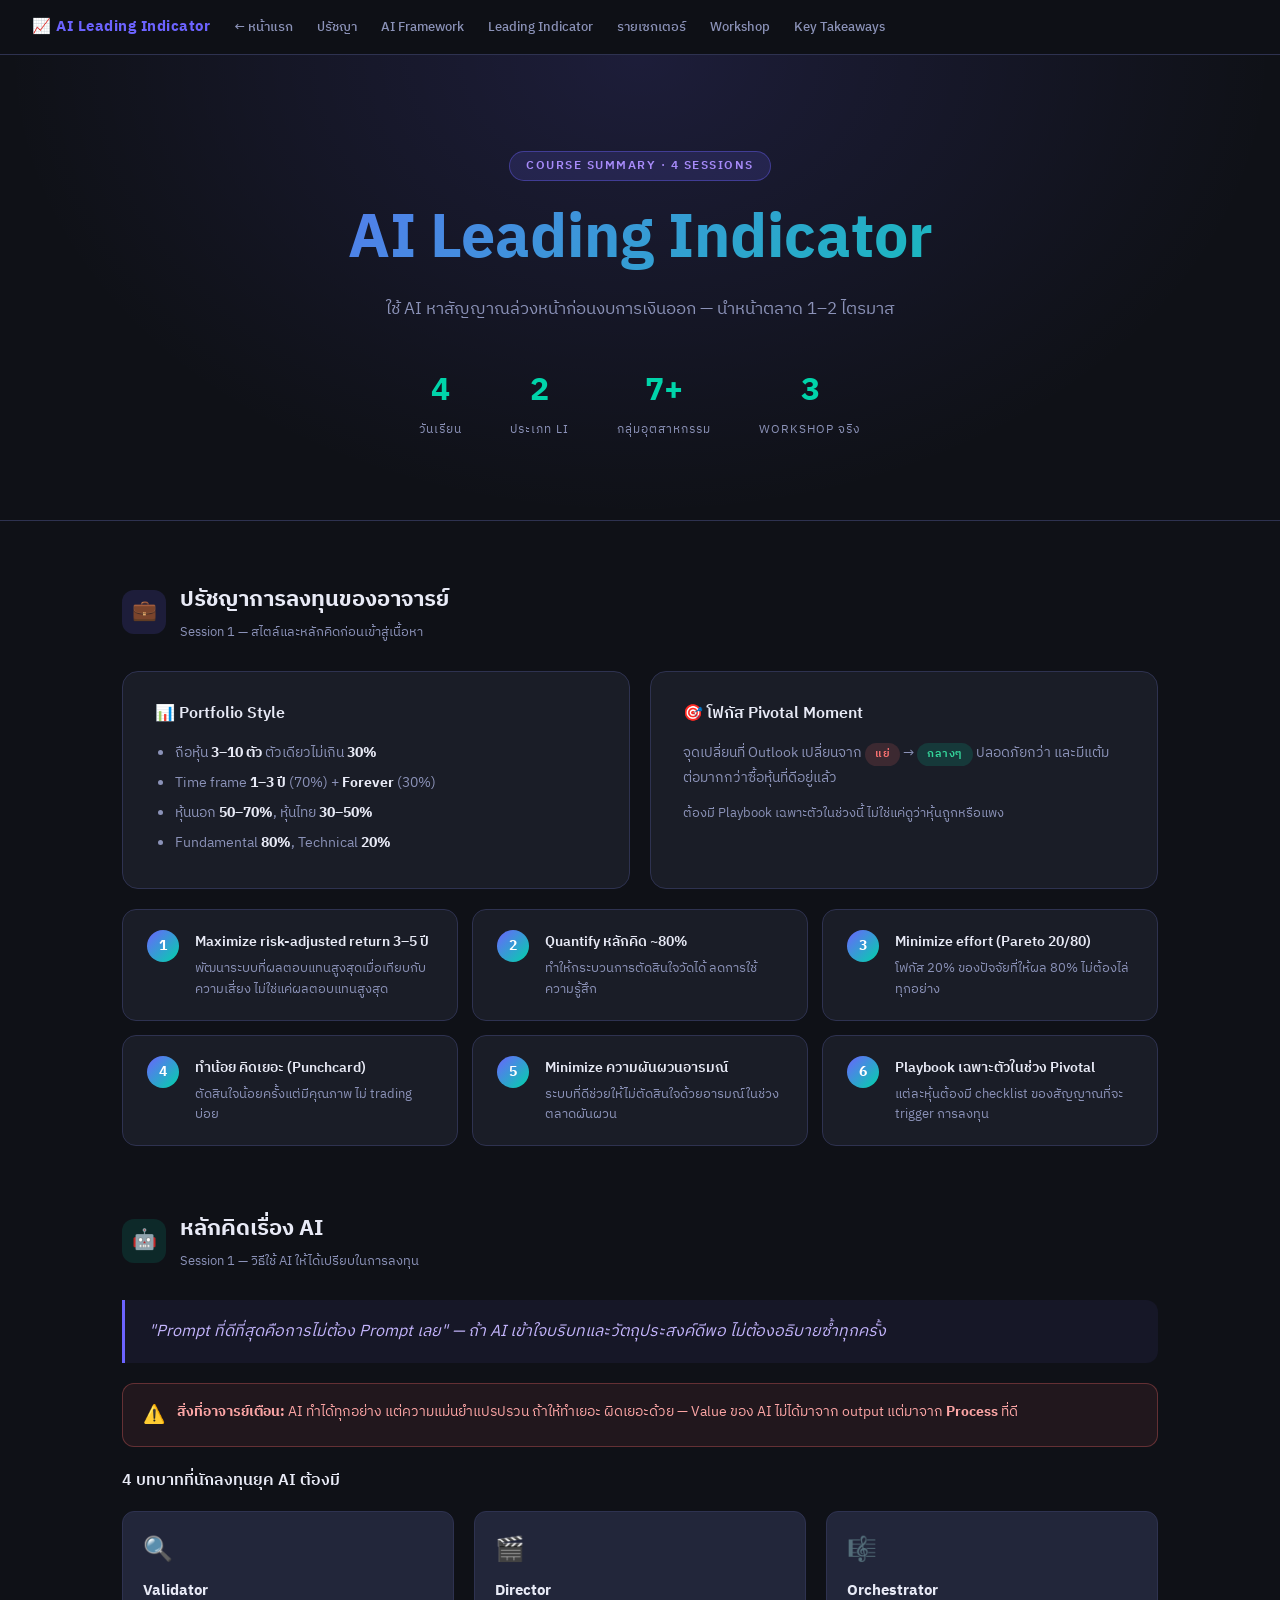
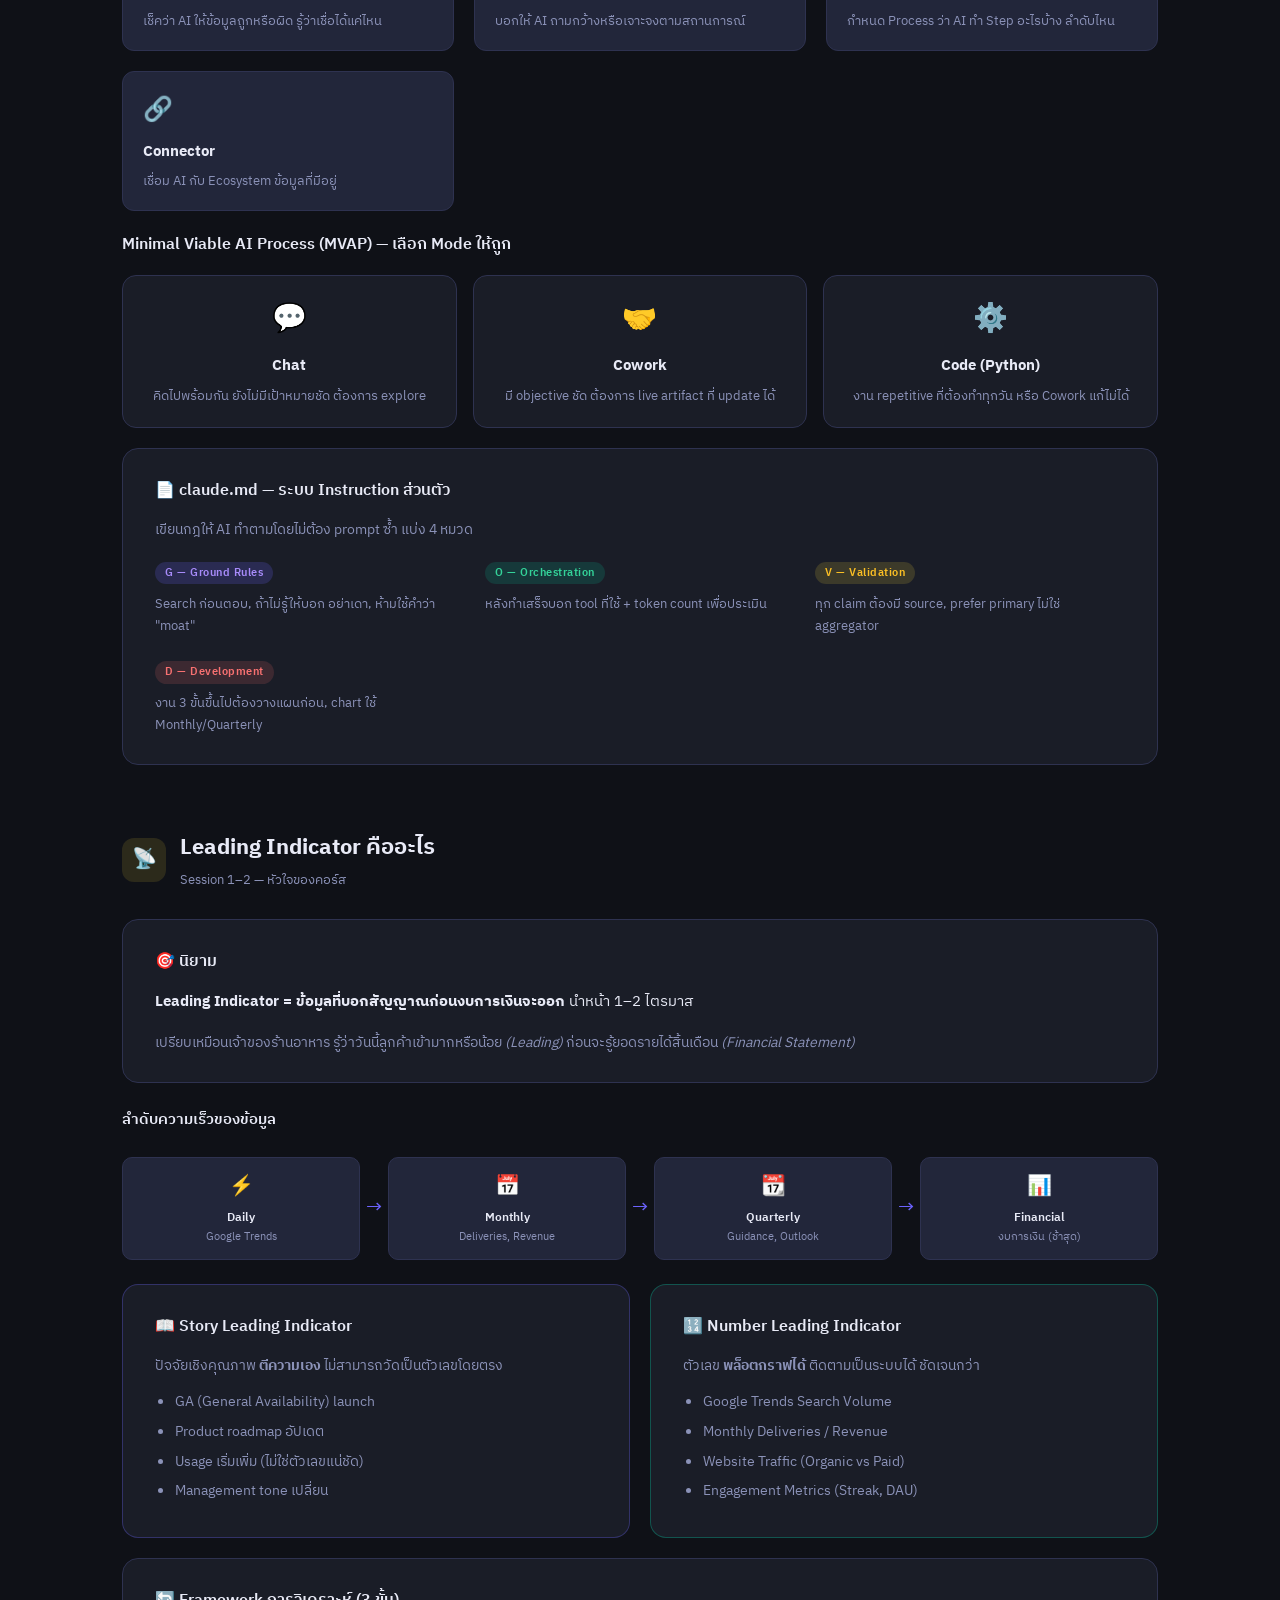
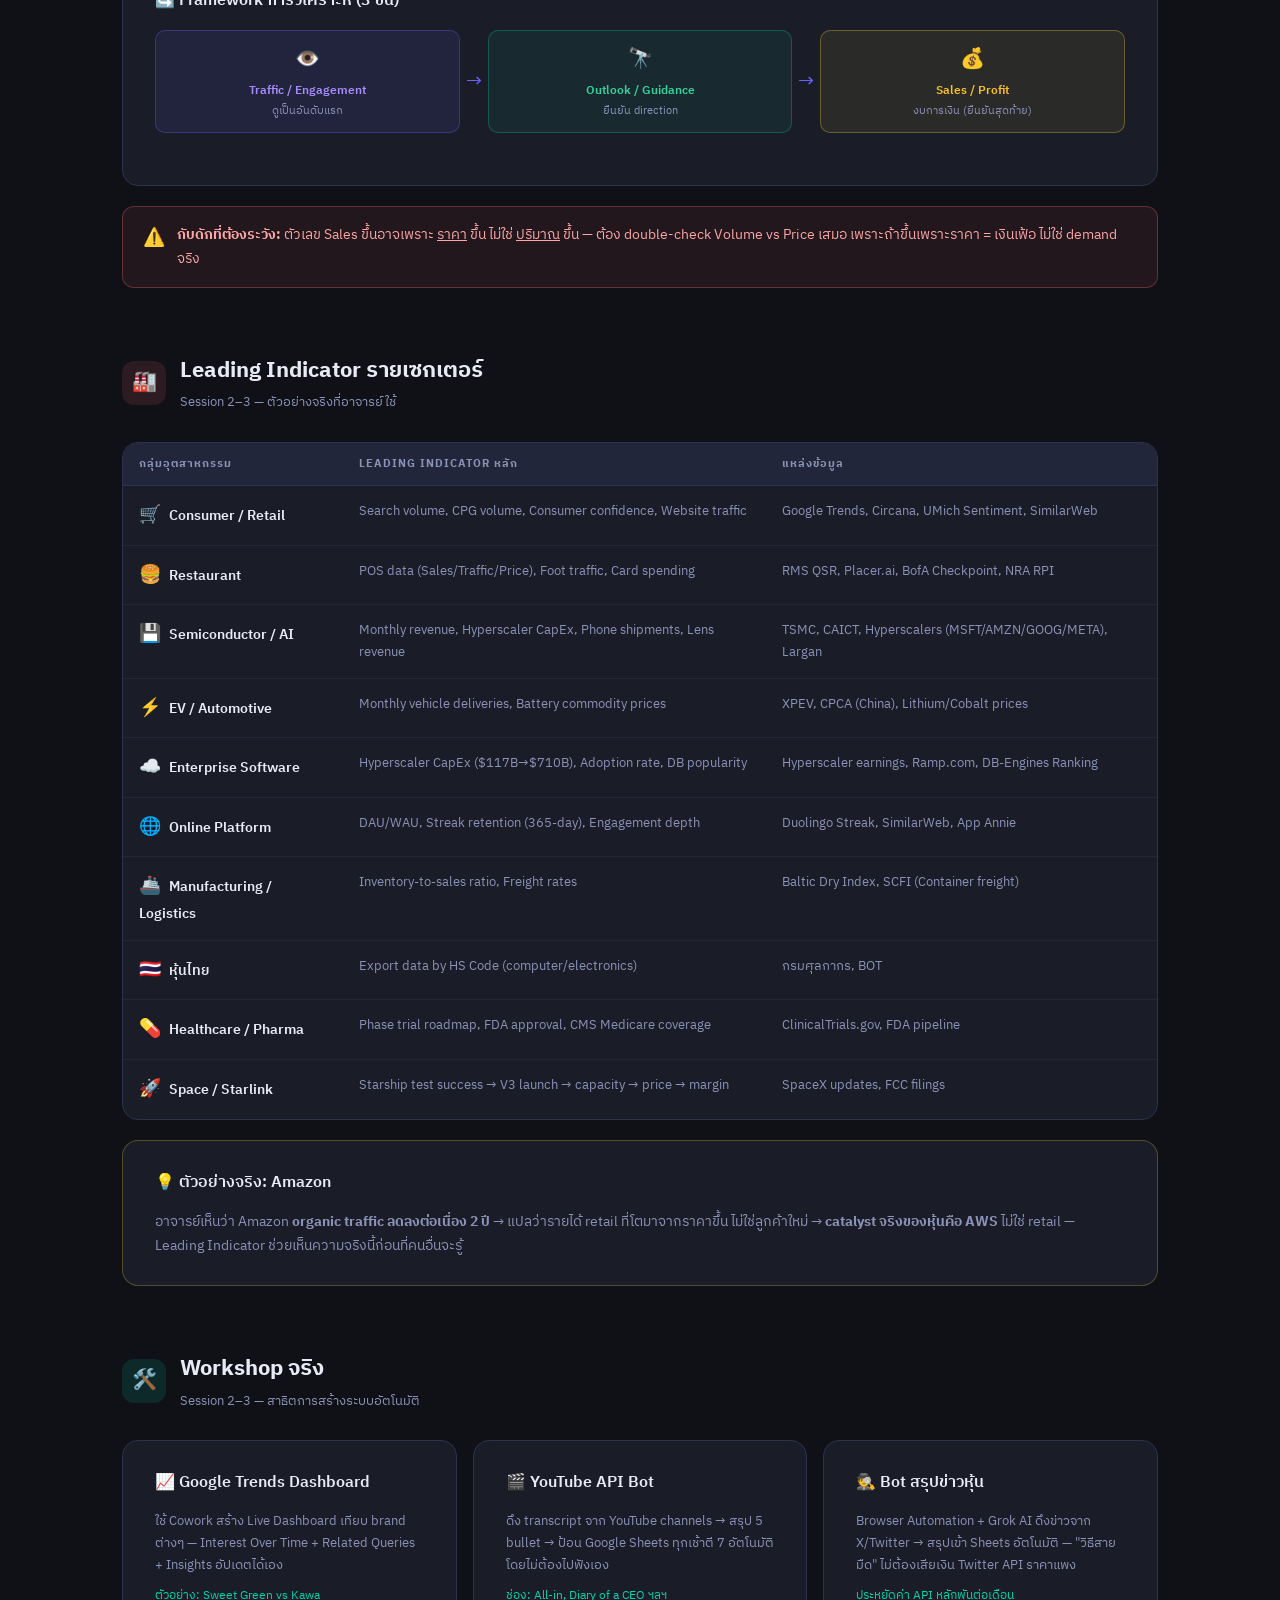
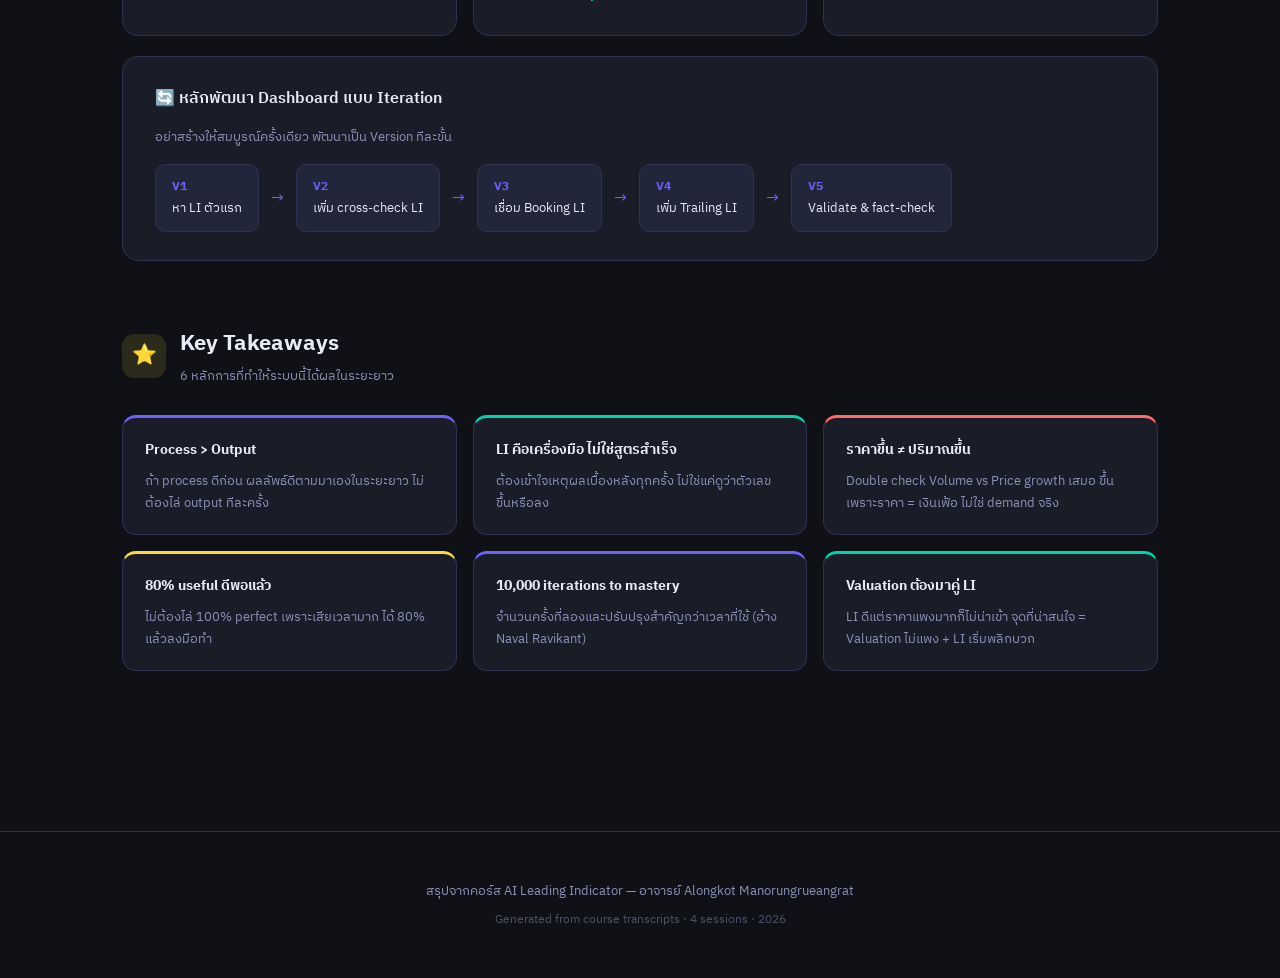
==== commit b49ce492: "Add Leading Indicator ฉบับเข้าใจง่าย page + nav home links Beginner-friendly ELI12 explainer of Lead" ====
--- a/ai-leading-indicator/index.html
+++ b/ai-leading-indicator/index.html
@@ -11,6 +11,7 @@
 <!-- NAV -->
 <nav>
   <span class="logo">📈 AI Leading Indicator</span>
+  <a href="../">← หน้าแรก</a>
   <a href="#philosophy">ปรัชญา</a>
   <a href="#ai">AI Framework</a>
   <a href="#li">Leading Indicator</a>
